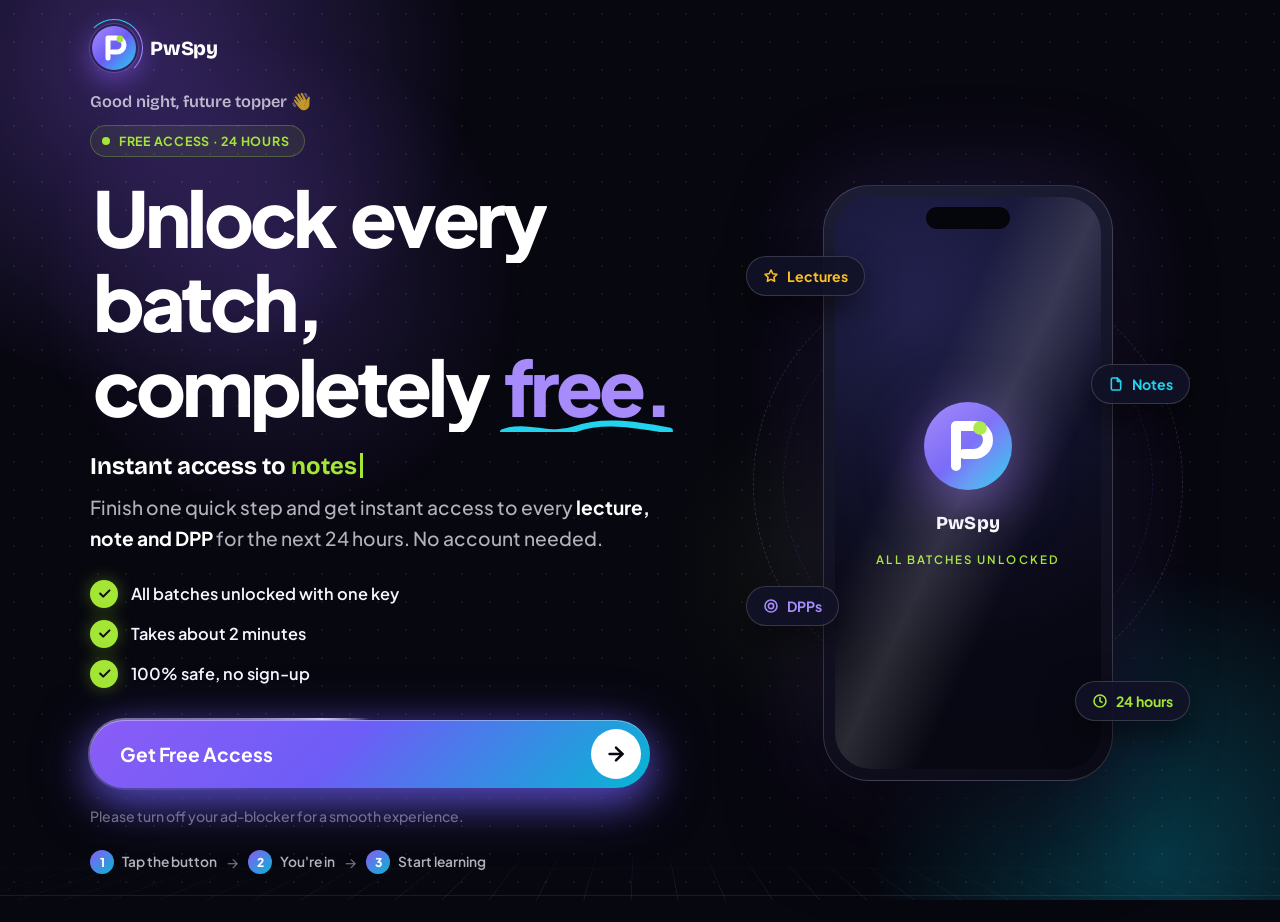
==== index.html @ 735514ba "Initial commit from v0 V0-Initial-Commit: v1 V0-Chat-Id: pfvZakaR2ly" ====
<!DOCTYPE html>
<html lang="en">
<head>
<meta charset="UTF-8">
<meta name="viewport" content="width=device-width,initial-scale=1.0,minimum-scale=1.0,viewport-fit=cover">
<title>PwSpy · Unlock Access</title>
<link rel="icon" href="data:image/svg+xml,<svg xmlns='http://www.w3.org/2000/svg' viewBox='0 0 48 48'><circle cx='24' cy='24' r='22' fill='%238b5cf6'/><path d='M18 34V14h9a7 7 0 0 1 0 14h-5' fill='none' stroke='%23fff' stroke-width='5' stroke-linecap='round' stroke-linejoin='round'/></svg>" type="image/svg+xml">
<meta name="theme-color" content="#07070f">
<meta name="color-scheme" content="dark">
<link rel="preconnect" href="https://fonts.googleapis.com/">
<link rel="preconnect" href="https://fonts.gstatic.com/" crossorigin>
<link href="https://fonts.googleapis.com/css2?family=Bricolage+Grotesque:opsz,wght@12..96,300..800&family=Plus+Jakarta+Sans:wght@400..800&display=swap" rel="stylesheet">
<style>
@charset "utf-8";
*, ::before, ::after { margin: 0px; padding: 0px; box-sizing: border-box; }
:root { --bg: #07070f; --line: rgba(255,255,255,.09); --line2: rgba(255,255,255,.16); --tx: #f5f5ff; --tx2: rgba(245,245,255,.72); --tx3: rgba(245,245,255,.46); --v: #8b5cf6; --v2: #a78bfa; --c: #06b6d4; --c2: #22d3ee; --g: #a3e635; --ff: 'Plus Jakarta Sans',system-ui,-apple-system,'Segoe UI',Roboto,sans-serif; --fd: 'Bricolage Grotesque','Plus Jakarta Sans',system-ui,sans-serif; --ease: cubic-bezier(.16,1,.3,1); }
html { text-size-adjust: 100%; color-scheme: dark; }
::selection { background: rgba(139, 92, 246, 0.55); color: rgb(255, 255, 255); }
body { min-height: 100dvh; background: var(--bg); color: var(--tx); font-family: var(--ff); -webkit-font-smoothing: antialiased; overflow-x: hidden; position: relative; padding: max(18px,env(safe-area-inset-top)) max(20px,env(safe-area-inset-right)) max(28px,env(safe-area-inset-bottom)) max(20px,env(safe-area-inset-left)); }
a, button { touch-action: manipulation; -webkit-tap-highlight-color: transparent; font-family: inherit; }
button { border: none; background: none; color: inherit; cursor: pointer; }
:focus-visible { outline: 2px solid var(--c2); outline-offset: 3px; }
.bg { position: fixed; inset: 0px; pointer-events: none; z-index: 0; overflow: hidden; transform: translateZ(0px); }
.b1, .b2, .b3 { position: absolute; border-radius: 50%; }
.b1 { width: 720px; height: 720px; top: -300px; left: -220px; background: radial-gradient(circle, rgba(139, 92, 246, 0.34), transparent 66%); animation: 22s ease-in-out 0s infinite alternate none running drift; }
.b2 { width: 640px; height: 640px; bottom: -280px; right: -200px; background: radial-gradient(circle, rgba(6, 182, 212, 0.28), transparent 66%); animation: 28s ease-in-out 0s infinite alternate-reverse none running drift; }
.b3 { width: 420px; height: 420px; top: 40%; left: 50%; background: radial-gradient(circle, rgba(163, 230, 53, 0.08), transparent 66%); animation: 34s ease-in-out 0s infinite alternate none running drift; }
@keyframes drift { 0% { transform: translate(0px, 0px) scale(1); } 100% { transform: translate(46px, 32px) scale(1.12); } }
.dots { position: absolute; inset: 0px; opacity: 0.5; background-image: radial-gradient(rgba(255, 255, 255, 0.12) 1px, transparent 1px); background-size: 28px 28px; }
.page { position: relative; z-index: 1; width: 100%; max-width: 1100px; margin: 0px auto; min-height: calc(100dvh - 46px); display: flex; flex-direction: column; }
.nav { display: flex; align-items: center; justify-content: space-between; gap: 12px; padding: 6px 0px 0px; animation: rise .7s var(--ease) backwards; }
.logo { display: inline-flex; align-items: center; gap: 12px; font-family: var(--fd); font-size: 1.25rem; font-weight: 800; letter-spacing: -0.01em; color: rgb(255, 255, 255); cursor: pointer; }
.logo i { position: relative; display: grid; place-items: center; width: 48px; height: 48px; border-radius: 50%; }
.logo i svg { width: 100%; height: 100%; display: block; border-radius: 50%; box-shadow: rgba(139, 92, 246, 0.55) 0px 8px 26px, rgba(255, 255, 255, 0.15) 0px 0px 0px 1px; }
.logo i::after { content: ""; position: absolute; inset: -5px; border-radius: 50%; border: 1.5px solid transparent; border-top-color: var(--c2); border-right-color: var(--v2); animation: 6s linear 0s infinite normal none running spin; }
.main { flex: 1 1 0%; display: grid; grid-template-columns: minmax(0px, 1fr); gap: 40px; align-items: center; padding: 34px 0px 10px; }
.badge { display: inline-flex; align-items: center; gap: 9px; padding: 7px 15px 7px 11px; margin-bottom: 22px; border-radius: 100px; font-size: 0.78rem; font-weight: 700; letter-spacing: 0.06em; text-transform: uppercase; color: var(--g); background: rgba(163, 230, 53, 0.08); border: 1px solid rgba(163, 230, 53, 0.28); animation: rise .7s var(--ease) .1s backwards; }
.live { width: 8px; height: 8px; border-radius: 50%; background: var(--g); animation: 2s ease-out 0s infinite normal none running live; }
@keyframes live { 0% { box-shadow: rgba(163, 230, 53, 0.6) 0px 0px 0px 0px; } 100% { box-shadow: rgba(163, 230, 53, 0) 0px 0px 0px 11px; } }
h1 { font-size: clamp(2.6rem, 10.5vw, 4.7rem); font-weight: 800; line-height: 0.98; letter-spacing: -0.05em; color: rgb(255, 255, 255); }
.ln { display: block; }
.w { display: inline-block; overflow: hidden; vertical-align: top; padding: 0px 0.04em 0.12em; }
.w > span { display: inline-block; animation: up .9s var(--ease) calc(var(--d)*80ms + .25s) backwards; transition: transform .35s var(--ease); }
@keyframes up { 0% { transform: translateY(110%) rotate(5deg); } 100% { transform: none; } }
@media (hover: hover) { .w:not(.hl) > span:hover { transform: translateY(-6px) rotate(-3deg); } }
.hl { position: relative; color: var(--v2); }
.hl svg { position: absolute; left: 0px; bottom: -0.08em; width: 100%; height: 0.24em; overflow: visible; }
.hl path { fill: none; stroke: var(--c2); stroke-width: 4; stroke-linecap: round; stroke-dasharray: 320; stroke-dashoffset: 320; animation: ink 1.2s var(--ease) 1.1s forwards; }
@keyframes ink { 100% { stroke-dashoffset: 0; } }
.lead { margin-top: 22px; max-width: 30em; font-size: clamp(1.02rem, 3.9vw, 1.2rem); font-weight: 500; line-height: 1.6; color: var(--tx2); animation: rise .8s var(--ease) .55s backwards; }
.lead b { color: rgb(255, 255, 255); font-weight: 700; }
.perks { list-style: none; display: grid; gap: 12px; margin-top: 26px; }
.perks li { display: flex; align-items: center; gap: 13px; font-size: 1.02rem; font-weight: 600; animation: rise .7s var(--ease) backwards; transition: transform .3s var(--ease); }
.perks li:nth-child(1) { animation-delay: 0.7s; } .perks li:nth-child(2) { animation-delay: 0.8s; } .perks li:nth-child(3) { animation-delay: 0.9s; }
.perks li:hover { transform: translateX(6px); }
.perks i { flex-shrink: 0; width: 28px; height: 28px; border-radius: 50%; display: grid; place-items: center; color: rgb(7, 7, 15); background: var(--g); box-shadow: rgba(163, 230, 53, 0.35) 0px 0px 18px; transition: transform .3s var(--ease); }
.perks li:hover i { transform: scale(1.18) rotate(-8deg); }
.perks svg { width: 15px; height: 15px; }
.perks svg path { stroke-dasharray: 24; stroke-dashoffset: 24; animation: draw .5s var(--ease) forwards; }
.perks li:nth-child(1) path { animation-delay: 1s; } .perks li:nth-child(2) path { animation-delay: 1.15s; } .perks li:nth-child(3) path { animation-delay: 1.3s; }
@keyframes draw { 100% { stroke-dashoffset: 0; } }
.actions { display: flex; flex-direction: column; gap: 12px; margin-top: 32px; animation: rise .8s var(--ease) 1s backwards; }
.cta-wrap { position: relative; max-width: 560px; }
.glow { position: absolute; inset: 4px; border-radius: 100px; background: transparent; box-shadow: rgba(109, 93, 246, 0.55) 0px 12px 56px 4px; animation: 3s ease-in-out 0s infinite normal none running pulse; }
@keyframes pulse { 0%, 100% { opacity: 0.45; transform: scale(0.98); } 50% { opacity: 0.8; transform: scale(1.02); } }
@property --ang { syntax: "<angle>"; inherits: false; initial-value: 0deg; }
@keyframes angle { 100% { --ang: 360deg; } }
.cta-wrap::before { content: ""; position: absolute; inset: -2px; border-radius: 100px; background: conic-gradient(from var(--ang),transparent 0 70%,rgba(255,255,255,.95) 85%,transparent 100%); animation: 3s linear 0s infinite normal none running angle; }
.cta { position: relative; z-index: 1; display: flex; align-items: center; justify-content: space-between; gap: 14px; width: 100%; min-height: 68px; padding: 9px 9px 9px 30px; border-radius: 100px; overflow: hidden; text-decoration: none; color: rgb(255, 255, 255); font-size: clamp(1.05rem, 4.4vw, 1.2rem); font-weight: 700; background: linear-gradient(135deg,var(--v),#6d5df6 45%,var(--c)); box-shadow: rgba(255, 255, 255, 0.35) 0px 1px 0px inset, rgba(109, 93, 246, 0.5) 0px 12px 34px; transition: transform .35s var(--ease),filter .35s; }
.cta::after { content: ""; position: absolute; inset: 0px; background: linear-gradient(105deg, transparent 30%, rgba(255, 255, 255, 0.35) 50%, transparent 70%); transform: translateX(-130%); animation: 3.4s ease-in-out 0s infinite normal none running sheen; pointer-events: none; }
@keyframes sheen { 0% { transform: translateX(-130%); } 55%, 100% { transform: translateX(130%); } }
.arr { flex-shrink: 0; width: 50px; height: 50px; padding: 14px; border-radius: 50%; color: rgb(7, 7, 15); background: rgb(255, 255, 255); transition: transform .35s var(--ease); }
.cta:hover { transform: translateY(-3px); filter: brightness(1.08); }
.cta:hover .arr { transform: translateX(4px); }
.cta:active { transform: scale(0.985); }
.cta.go { pointer-events: none; }
.rp { position: absolute; border-radius: 50%; background: rgba(255, 255, 255, 0.4); transform: scale(0); animation: 0.7s ease-out 0s 1 normal forwards running rpl; pointer-events: none; }
@keyframes rpl { 100% { transform: scale(3.2); opacity: 0; } }
.spin { flex-shrink: 0; width: 26px; height: 26px; margin: 12px 14px; border-radius: 50%; border: 3px solid rgba(255,255,255,.35); border-top-color: rgb(255, 255, 255); animation: 0.7s linear 0s infinite normal none running spin; }
@keyframes spin { 100% { transform: rotate(360deg); } }
.fine { margin-top: 18px; font-size: 0.88rem; font-weight: 500; line-height: 1.55; color: var(--tx3); animation: rise .8s var(--ease) 1.15s backwards; }
.steps { display: flex; align-items: center; flex-wrap: wrap; gap: 8px 10px; margin-top: 22px; animation: rise .8s var(--ease) 1.25s backwards; }
.steps span { display: inline-flex; align-items: center; gap: 8px; font-size: 0.86rem; font-weight: 600; color: var(--tx2); }
.steps b { width: 24px; height: 24px; border-radius: 50%; display: grid; place-items: center; font-size: 0.76rem; font-weight: 800; color: rgb(255, 255, 255); background: linear-gradient(135deg,var(--v),var(--c)); }
.steps em { font-style: normal; color: var(--tx3); display: inline-block; animation: 1.6s ease-in-out 0s infinite normal none running nx; }
@keyframes nx { 0%, 100% { transform: translateX(0px); opacity: 0.5; } 50% { transform: translateX(5px); opacity: 1; } }
@keyframes rise { 0% { opacity: 0; transform: translateY(24px); } 100% { opacity: 1; transform: none; } }
.stage { display: none; position: relative; justify-content: center; animation: rise 1s var(--ease) .4s backwards; }
.stage::before, .stage::after { content: ""; position: absolute; left: 50%; top: 50%; border-radius: 50%; border: 1.5px dashed rgba(255, 255, 255, 0.14); transform: translate(-50%, -50%); pointer-events: none; }
.stage::before { width: min(100%, 430px); aspect-ratio: 1 / 1; animation: 40s linear 0s infinite normal none running rot; }
.stage::after { width: min(86%, 370px); aspect-ratio: 1 / 1; border-color: rgba(139, 92, 246, 0.2); animation: 60s linear 0s infinite reverse none running rot; }
@keyframes rot { 100% { transform: translate(-50%, -50%) rotate(360deg); } }
.phone { position: relative; z-index: 2; width: min(290px, 100%); aspect-ratio: 9 / 18.5; padding: 11px; border-radius: 46px; background: linear-gradient(160deg, rgb(28, 28, 52), rgb(11, 11, 24)); border: 1px solid var(--line2); box-shadow: rgba(0, 0, 0, 0.65) 0px 40px 90px, rgba(139, 92, 246, 0.22) 0px 0px 100px; animation: 6s ease-in-out 0s infinite normal none running float; transition: transform 0.25s ease-out; }
@keyframes float { 0%, 100% { transform: translateY(0px); } 50% { transform: translateY(-14px); } }
.screen { position: relative; width: 100%; height: 100%; border-radius: 36px; overflow: hidden; background: radial-gradient(circle at 30% 20%, rgb(42, 42, 98), rgb(9, 9, 26) 72%); }
.screen::after { content: ""; position: absolute; inset: 0px; background: linear-gradient(rgba(7, 7, 15, 0.15), rgba(7, 7, 15, 0.7)); }
.screen::before { content: ""; position: absolute; inset: -50%; z-index: 3; pointer-events: none; background: linear-gradient(115deg, transparent 42%, rgba(255, 255, 255, 0.14) 50%, transparent 58%); animation: 6s ease-in-out 0s infinite normal none running gloss; }
@keyframes gloss { 0%, 55% { transform: translateX(-60%); } 100% { transform: translateX(60%); } }
.notch { position: absolute; top: 10px; left: 50%; width: 84px; height: 22px; transform: translateX(-50%); border-radius: 20px; background: rgb(5, 5, 12); z-index: 3; }
.pcenter { position: absolute; inset: 0px; z-index: 2; display: flex; flex-direction: column; align-items: center; justify-content: center; gap: 18px; }
.plogo { width: 96px; height: 96px; filter: drop-shadow(rgba(139, 92, 246, 0.55) 0px 14px 30px); animation: 6s ease-in-out 0s infinite normal none running float; }
.plabel { font-family: var(--fd); font-size: 1.15rem; font-weight: 800; letter-spacing: 0.02em; color: rgb(255, 255, 255); text-shadow: rgba(0, 0, 0, 0.8) 0px 2px 12px; }
.psub { font-size: 0.72rem; font-weight: 600; letter-spacing: 0.18em; text-transform: uppercase; color: var(--g); }
.fl { position: absolute; z-index: 4; display: inline-flex; align-items: center; gap: 8px; padding: 10px 16px; border-radius: 100px; font-size: 0.88rem; font-weight: 700; background: rgba(18, 18, 38, 0.92); border: 1px solid var(--line2); box-shadow: rgba(0, 0, 0, 0.5) 0px 14px 34px; animation: 5s ease-in-out 0s infinite normal none running fl; cursor: pointer; transition: transform .3s var(--ease); }
.fl svg { width: 16px; height: 16px; }
.f1 { top: 12%; left: 0px; color: rgb(251, 191, 36); }
.f2 { top: 30%; right: 0px; color: var(--c2); animation-delay: -1.2s; }
.f3 { bottom: 26%; left: 0px; color: var(--v2); animation-delay: -2.4s; }
.f4 { bottom: 10%; right: 0px; color: var(--g); animation-delay: -3.6s; }
@keyframes fl { 0%, 100% { transform: translateY(0px); } 50% { transform: translateY(-12px); } }
.topbar { position: fixed; top: 0px; left: 0px; right: 0px; height: 3px; z-index: 80; background: linear-gradient(90deg,var(--v),var(--c),var(--g)); transform-origin: left center; animation: loadbar 1.3s var(--ease) forwards; pointer-events: none; }
@keyframes loadbar { 0% { transform: scaleX(0); opacity: 1; } 70% { transform: scaleX(1); opacity: 1; } 100% { transform: scaleX(1); opacity: 0; } }
.shoot { position: absolute; width: 130px; height: 2px; border-radius: 2px; background: linear-gradient(90deg, transparent, rgba(255, 255, 255, 0.95)); top: var(--t); left: var(--l); opacity: 0; animation: shoot 7s linear var(--dl) infinite; }
@keyframes shoot { 0% { opacity: 0; transform: translate(0px, 0px) rotate(32deg); } 3% { opacity: 1; } 13% { opacity: 0; transform: translate(300px, 190px) rotate(32deg); } 100% { opacity: 0; } }
.greet { margin-bottom: 14px; font-family: var(--fd); font-size: 1.02rem; font-weight: 600; color: var(--tx2); animation: rise .7s var(--ease) backwards; }
.ln.l2 { display: inline-block; position: relative; }
.st { position: absolute; width: 0.34em; height: 0.34em; background: linear-gradient(135deg,#fff,var(--g)); clip-path: polygon(50% 0px, 62% 38%, 100% 50%, 62% 62%, 50% 100%, 38% 62%, 0px 50%, 38% 38%); animation: 2.4s ease-in-out 0s infinite normal none running tw; opacity: 0; }
.s1 { top: -0.12em; right: -0.28em; animation-delay: 1.4s; }
.s2 { top: 0.5em; right: -0.5em; width: 0.2em; height: 0.2em; animation-delay: 1.9s; }
.s3 { top: -0.2em; left: 52%; width: 0.22em; height: 0.22em; animation-delay: 2.3s; }
@keyframes tw { 0%, 100% { opacity: 0; transform: scale(0.3) rotate(0deg); } 50% { opacity: 1; transform: scale(1) rotate(90deg); } }
.type { margin-top: 20px; font-family: var(--fd); font-size: clamp(1.1rem, 4.4vw, 1.5rem); font-weight: 700; color: rgb(255, 255, 255); animation: rise .8s var(--ease) .5s backwards; }
.tw { color: var(--g); }
.caret { display: inline-block; width: 3px; height: 1.05em; margin-left: 3px; vertical-align: -0.15em; background: var(--g); animation: 1s steps(1) 0s infinite normal none running blink; }
@keyframes blink { 50% { opacity: 0; } }
.type + .lead { margin-top: 12px; }
.sbar { position: fixed; z-index: 30; left: 0px; right: 0px; bottom: 0px; padding: 12px max(16px,env(safe-area-inset-right)) max(14px,env(safe-area-inset-bottom)) max(16px,env(safe-area-inset-left)); background: linear-gradient(transparent, rgba(7, 7, 15, 0.92) 40%); transform: translateY(120%); transition: transform .45s var(--ease); pointer-events: none; }
.sbar.show { transform: none; pointer-events: auto; }
.scta { display: flex; align-items: center; justify-content: center; gap: 10px; width: 100%; max-width: 520px; margin: 0px auto; min-height: 56px; border-radius: 100px; text-decoration: none; color: rgb(255, 255, 255); font-family: var(--fd); font-size: 1.08rem; font-weight: 700; background: linear-gradient(135deg,var(--v),var(--c)); box-shadow: rgba(109, 93, 246, 0.55) 0px 10px 30px, rgba(255, 255, 255, 0.3) 0px 1px 0px inset; }
.scta svg { width: 20px; height: 20px; }
.cur { display: none; }
section { display: flex; flex-direction: column; }
section > * { min-width: 0px; }
.badge { align-self: flex-start; }
html, body { overflow-x: hidden; max-width: 100%; }
.floor { display: none; }
.spot { position: absolute; width: 560px; height: 560px; left: 0px; top: 0px; border-radius: 50%; opacity: 0; background: radial-gradient(circle, rgba(139, 92, 246, 0.2), transparent 62%); will-change: transform; }
.bot { position: fixed; left: 0px; top: 0px; z-index: 45; width: min(300px, -24px + 100vw); display: flex; flex-direction: column; align-items: flex-end; pointer-events: none; opacity: 0; visibility: hidden; transition: transform .8s var(--ease),opacity .4s,visibility .4s; will-change: transform; }
.bot.show { opacity: 1; visibility: visible; }
.bot.below { flex-direction: column-reverse; }
.bbl { position: relative; width: 100%; padding: 14px 16px; border-radius: 22px; background: linear-gradient(160deg, rgb(27, 27, 66), rgb(18, 18, 44)); border: 1px solid rgba(167, 139, 250, 0.55); box-shadow: rgba(0, 0, 0, 0.6) 0px 20px 50px, rgba(139, 92, 246, 0.25) 0px 0px 40px; transform-origin: 85% 100%; pointer-events: none; }
.bot.show .bbl, .bot.show .rb { pointer-events: auto; }
.bot.show .bbl { animation: bpop .55s var(--ease); }
@keyframes bpop { 0% { opacity: 0; transform: translateY(14px) scale(0.85); } 100% { opacity: 1; transform: none; } }
.bbl::after { content: ""; position: absolute; right: 40px; bottom: -8px; width: 15px; height: 15px; background: rgb(23, 23, 56); border-right: 1px solid rgba(167, 139, 250, 0.55); border-bottom: 1px solid rgba(167, 139, 250, 0.55); transform: rotate(45deg); }
.bot.below .bbl::after { bottom: auto; top: -8px; transform: rotate(225deg); }
.bx { position: absolute; top: 8px; right: 8px; width: 30px; height: 30px; border-radius: 50%; display: grid; place-items: center; color: var(--tx3); background: rgba(255, 255, 255, 0.06); }
.bx svg { width: 13px; height: 13px; }
.bx:hover { color: rgb(255, 255, 255); background: rgba(255, 255, 255, 0.14); }
.bn { display: inline-flex; align-items: center; gap: 7px; padding: 4px 10px 4px 8px; border-radius: 100px; font-family: var(--fd); font-size: 0.72rem; font-weight: 700; letter-spacing: 0.08em; text-transform: uppercase; color: var(--g); background: rgba(163, 230, 53, 0.1); border: 1px solid rgba(163, 230, 53, 0.28); }
.bn i { width: 7px; height: 7px; border-radius: 50%; background: var(--g); box-shadow: 0 0 10px var(--g); animation: 1.8s ease-in-out 0s infinite normal none running pulse; }
.bt { margin: 8px 0px 12px; padding-right: 14px; font-size: 0.98rem; line-height: 1.5; font-weight: 500; color: rgb(255, 255, 255); }
.bt .th { opacity: 0; }
.bb { display: flex; flex-wrap: wrap; gap: 8px; }
.bbtn { display: inline-flex; align-items: center; gap: 7px; min-height: 42px; padding: 0px 17px; border-radius: 100px; font-family: var(--fd); font-size: 0.9rem; font-weight: 700; transition: transform .25s var(--ease),background .25s; }
.bbtn:active { transform: scale(0.97); }
.bbtn.p { color: rgb(255, 255, 255); background: linear-gradient(135deg,var(--v),var(--c)); box-shadow: rgba(109, 93, 246, 0.45) 0px 6px 18px; }
.rb { width: 108px; height: auto; margin: 0px 12px 0px 0px; overflow: visible; filter: drop-shadow(rgba(139, 92, 246, 0.45) 0px 14px 18px); animation: 3s ease-in-out 0s infinite normal none running rfloat; cursor: pointer; }
@keyframes rfloat { 0%, 100% { transform: translateY(0px); } 50% { transform: translateY(-8px); } }
.aura { transform-box: fill-box; transform-origin: center center; animation: 3s ease-in-out 0s infinite normal none running aura; }
@keyframes aura { 0%, 100% { transform: scale(0.92); opacity: 0.7; } 50% { transform: scale(1.08); opacity: 1; } }
.holo { transform-box: fill-box; transform-origin: center center; animation: 2.4s ease-out 0s infinite normal none running holo; }
@keyframes holo { 0% { transform: scale(0.5); opacity: 0.9; } 100% { transform: scale(1.4); opacity: 0; } }
.rsh { transform-box: fill-box; transform-origin: center center; animation: 3s ease-in-out 0s infinite normal none running rsh; }
@keyframes rsh { 0%, 100% { transform: scale(1); opacity: 1; } 50% { transform: scale(0.7); opacity: 0.6; } }
.flame { transform-box: fill-box; transform-origin: 50% 0px; animation: 0.22s ease-in-out 0s infinite alternate none running flame; }
.flame.f2 { animation-duration: 0.16s; }
@keyframes flame { 0% { transform: scaleY(0.8) scaleX(0.92); } 100% { transform: scaleY(1.2) scaleX(1.05); } }
.bars rect { transform-box: fill-box; transform-origin: 50% 100%; animation: 0.8s ease-in-out 0s infinite alternate none running eq; }
.bars rect:nth-child(2) { animation-delay: 0.2s; } .bars rect:nth-child(3) { animation-delay: 0.4s; }
@keyframes eq { 0% { transform: scaleY(0.4); } 100% { transform: scaleY(1.7); } }
.bot.talk .bars rect { animation-duration: 0.25s; }
.ear { animation: 1.6s ease-in-out 0s infinite normal none running ear; }
@keyframes ear { 0%, 100% { stroke: rgb(34, 211, 238); fill: rgb(27, 24, 96); } 50% { stroke: rgb(163, 230, 53); fill: rgb(44, 38, 144); } }
.look { animation: 6s ease-in-out 0s infinite normal none running look; }
@keyframes look { 0%, 35%, 100% { transform: translate(0px, 0px); } 45%, 60% { transform: translate(-3px, 0px); } 70%, 85% { transform: translate(3px, 1px); } }
.bot.point .look { animation: none; transform: translate(0px, 3px); }
.bot.point.below .look { transform: translate(0px, -3px); }
.tassel { transform-box: view-box; transform-origin: 90px 26px; animation: 2.2s ease-in-out 0s infinite normal none running tas; }
@keyframes tas { 0%, 100% { transform: rotate(-8deg); } 50% { transform: rotate(8deg); } }
.bs { transform-box: fill-box; transform-origin: center center; animation: 2.4s ease-in-out 0s infinite normal none running tw; }
.bs.b2 { animation-delay: 0.8s; } .bs.b3 { animation-delay: 1.6s; }
.eye { transform-box: fill-box; transform-origin: center center; animation: 4s ease 0s infinite normal none running blink2; }
@keyframes blink2 { 0%, 92%, 100% { transform: scaleY(1); } 95% { transform: scaleY(0.08); } }
.mouth { transform-box: fill-box; transform-origin: center center; }
.bot.talk .mouth { animation: 0.22s ease-in-out 0s infinite alternate none running talk; }
@keyframes talk { 0% { transform: scaleY(1); } 100% { transform: scaleY(1.9); } }
.armR { transform-origin: 80px 92px; animation: 1.1s ease-in-out 0s infinite normal none running wave; }
@keyframes wave { 0%, 100% { transform: rotate(-12deg); } 50% { transform: rotate(26deg); } }
.bot.point .armR { animation: 0.7s ease-in-out 0s infinite normal none running poke; }
@keyframes poke { 0%, 100% { transform: rotate(124deg); } 50% { transform: rotate(142deg); } }
.bot.point .rb { animation: 0.9s ease-in-out 0s infinite normal none running rhop; }
@keyframes rhop { 0%, 100% { transform: translateY(0px); } 50% { transform: translateY(-12px); } }
.cta-wrap.nudged::after { content: ""; position: absolute; inset: -6px; border-radius: 100px; border: 2px solid var(--g); pointer-events: none; animation: 1.2s ease-out 0s infinite normal none running ringp; }
@keyframes ringp { 0% { transform: scale(1); opacity: 0.95; } 100% { transform: scale(1.07, 1.3); opacity: 0; } }
@media (min-width: 760px) { .main { grid-template-columns: minmax(0px, 1.1fr) minmax(0px, 0.9fr); gap: 36px; padding: 20px 0px; } .stage { display: flex; } h1 { font-size: clamp(2.8rem, 5.6vw, 5.4rem); } }
@media (min-width: 960px) { .main { gap: 56px; grid-template-columns: minmax(0px, 1.15fr) minmax(0px, 0.85fr); } }
@media (min-width: 760px) and (max-width: 1100px) { .phone { width: min(240px, 100%); } .fl { font-size: 0.8rem; padding: 8px 12px; } .stage::before { width: min(400px, 115%); } .stage::after { width: min(500px, 135%); } }
@media (hover: hover) and (min-width: 960px) { .spot { opacity: 1; } .sbar { display: none; } h1 { font-size: clamp(3.4rem, 6vw, 5.4rem); } .floor { display: block; position: absolute; left: -40%; right: -40%; bottom: -6%; height: 46vh; opacity: 0.55; transform: perspective(520px) rotateX(64deg); transform-origin: 50% 100%; background-image: linear-gradient(rgba(139, 92, 246, 0.45) 1px, transparent 1px), linear-gradient(90deg, rgba(139, 92, 246, 0.45) 1px, transparent 1px); background-size: 60px 60px; animation: 4s linear 0s infinite normal none running floor; mask-image: linear-gradient(0deg, rgb(0, 0, 0) 20%, transparent 95%); } @keyframes floor { 100% { background-position: 0px 60px; } } .cur { display: block; position: fixed; z-index: 70; left: 0px; top: 0px; width: 38px; height: 38px; margin: -19px 0px 0px -19px; border-radius: 50%; pointer-events: none; border: 1.5px solid rgba(255, 255, 255, 0.55); mix-blend-mode: difference; opacity: 0; transition: width .3s var(--ease),height .3s var(--ease),margin .3s var(--ease),background .3s,opacity .3s; } .cur.on { opacity: 1; } .cur.big { width: 68px; height: 68px; margin: -34px 0px 0px -34px; background: rgba(255, 255, 255, 0.18); } }
@media (hover: none), (max-width: 959px) { body { padding-bottom: max(96px,env(safe-area-inset-bottom)); } }
@media (max-width: 380px) { .badge { font-size: 0.7rem; } .cta { min-height: 62px; padding-left: 20px; font-size: 1rem; } .arr { width: 46px; height: 46px; padding: 12px; } .perks li { font-size: 0.96rem; } }
@media (max-height: 760px) { h1 { font-size: clamp(2.2rem, 8vw, 3.6rem); } .main { padding-top: 14px; gap: 24px; } .greet { margin-bottom: 8px; } .badge { margin-bottom: 14px; } .type { margin-top: 12px; } .actions { margin-top: 18px; } }
@media (max-height: 760px) and (min-width: 960px) { h1 { font-size: clamp(2.6rem, 4.6vw, 4rem); } }
@media (prefers-reduced-motion: reduce) { *, ::before, ::after { animation-duration: 0.01ms !important; animation-iteration-count: 1 !important; transition-duration: 0.01ms !important; } .hl path { stroke-dashoffset: 0; } }
</style>
</head>
<body>

<div class="topbar"></div>
<div class="bg"><span class="shoot" style="--t:8%;--l:12%;--dl:1s"></span><span class="shoot" style="--t:20%;--l:55%;--dl:3.5s"></span><span class="shoot" style="--t:4%;--l:78%;--dl:6s"></span><div class="floor"></div><div class="spot" id="spot"></div><div class="b1"></div><div class="b2"></div><div class="b3"></div><div class="dots"></div></div>

<div class="page">
  <nav class="nav">
    <span class="logo">
      <i>
        <svg viewBox="0 0 48 48" aria-hidden="true">
          <defs>
            <linearGradient id="pwG" x1="0" y1="0" x2="1" y2="1">
              <stop offset="0" stop-color="#a78bfa"></stop>
              <stop offset=".5" stop-color="#6d5df6"></stop>
              <stop offset="1" stop-color="#22d3ee"></stop>
            </linearGradient>
          </defs>
          <circle cx="24" cy="24" r="22" fill="url(#pwG)"></circle>
          <path d="M18 34V14h9a7 7 0 0 1 0 14h-5" fill="none" stroke="#fff" stroke-width="5" stroke-linecap="round" stroke-linejoin="round"></path>
          <circle cx="30" cy="15" r="3.4" fill="#a3e635"></circle>
        </svg>
      </i>PwSpy
    </span>
  </nav>

  <main class="main">
    <section>
      <p class="greet" id="greet">Good night, future topper 👋</p>
      <div class="badge"><span class="live"></span>Free access · 24 hours</div>

      <h1 aria-label="Unlock every batch, free for 24 hours">
        <span class="ln" aria-hidden="true"><span class="w"><span style="--d:0">Unlock</span></span> <span class="w"><span style="--d:1">every</span></span> <span class="w"><span style="--d:2">batch,</span></span></span>
        <span class="ln l2" aria-hidden="true"><span class="w"><span style="--d:3">completely</span></span> <span class="w hl"><span style="--d:4">free.</span><svg viewBox="0 0 120 12" preserveAspectRatio="none"><path d="M2 8 C 20 2, 34 12, 52 6 S 90 2, 118 7"></path></svg></span><i class="st s1"></i><i class="st s2"></i><i class="st s3"></i></span>
      </h1>

      <p class="type">Instant access to <span class="tw" id="tw"></span><span class="caret"></span></p>

      <p class="lead">Finish one quick step and get instant access to every <b>lecture, note and DPP</b> for the next 24 hours. No account needed.</p>

      <ul class="perks">
        <li><i><svg viewBox="0 0 24 24" fill="none" stroke="currentColor" stroke-width="3.2" stroke-linecap="round" stroke-linejoin="round"><path d="M5 12l5 5L20 7"></path></svg></i>All batches unlocked with one key</li>
        <li><i><svg viewBox="0 0 24 24" fill="none" stroke="currentColor" stroke-width="3.2" stroke-linecap="round" stroke-linejoin="round"><path d="M5 12l5 5L20 7"></path></svg></i>Takes about 2 minutes</li>
        <li><i><svg viewBox="0 0 24 24" fill="none" stroke="currentColor" stroke-width="3.2" stroke-linecap="round" stroke-linejoin="round"><path d="M5 12l5 5L20 7"></path></svg></i>100% safe, no sign-up</li>
      </ul>

      <div class="actions">
        <div class="cta-wrap">
          <div class="glow"></div>
          <!-- ▼ jab tumhara apna content link ban jaye, bas ye href badal do -->
          <a class="cta" id="ctaBtn" href="/" target="_self">
            <span class="ctl">Get Free Access</span>
            <svg class="arr" viewBox="0 0 24 24" fill="none" stroke="currentColor" stroke-width="2.8" stroke-linecap="round" stroke-linejoin="round"><path d="M5 12h14"></path><path d="m12 5 7 7-7 7"></path></svg>
          </a>
        </div>
      </div>

      <p class="fine">Please turn off your ad-blocker for a smooth experience.</p>
      <div class="steps">
        <span><b>1</b>Tap the button</span><em>→</em>
        <span><b>2</b>You're in</span><em>→</em>
        <span><b>3</b>Start learning</span>
      </div>
    </section>

    <aside class="stage" aria-hidden="false">
      <div class="phone" id="phone">
        <div class="screen">
          <span class="notch"></span>
          <div class="pcenter">
            <svg class="plogo" viewBox="0 0 48 48" aria-hidden="true">
              <defs>
                <linearGradient id="pwG2" x1="0" y1="0" x2="1" y2="1">
                  <stop offset="0" stop-color="#a78bfa"></stop>
                  <stop offset=".5" stop-color="#6d5df6"></stop>
                  <stop offset="1" stop-color="#22d3ee"></stop>
                </linearGradient>
              </defs>
              <circle cx="24" cy="24" r="22" fill="url(#pwG2)"></circle>
              <path d="M18 34V14h9a7 7 0 0 1 0 14h-5" fill="none" stroke="#fff" stroke-width="5" stroke-linecap="round" stroke-linejoin="round"></path>
              <circle cx="30" cy="15" r="3.4" fill="#a3e635"></circle>
            </svg>
            <span class="plabel">PwSpy</span>
            <span class="psub">All batches unlocked</span>
          </div>
        </div>
      </div>
      <span class="fl f1"><svg viewBox="0 0 24 24" fill="none" stroke="currentColor" stroke-width="2.4" stroke-linecap="round" stroke-linejoin="round"><path d="M12 3l2.7 5.6 6.1.9-4.4 4.3 1 6.1L12 17l-5.4 2.9 1-6.1L3.2 9.5l6.1-.9z"></path></svg>Lectures</span>
      <span class="fl f2"><svg viewBox="0 0 24 24" fill="none" stroke="currentColor" stroke-width="2.4" stroke-linecap="round" stroke-linejoin="round"><path d="M14 3H7a2 2 0 0 0-2 2v14a2 2 0 0 0 2 2h10a2 2 0 0 0 2-2V8z"></path><path d="M14 3v5h5"></path></svg>Notes</span>
      <span class="fl f3"><svg viewBox="0 0 24 24" fill="none" stroke="currentColor" stroke-width="2.4" stroke-linecap="round" stroke-linejoin="round"><circle cx="12" cy="12" r="9"></circle><circle cx="12" cy="12" r="4"></circle></svg>DPPs</span>
      <span class="fl f4"><svg viewBox="0 0 24 24" fill="none" stroke="currentColor" stroke-width="2.4" stroke-linecap="round" stroke-linejoin="round"><circle cx="12" cy="12" r="9"></circle><path d="M12 7v5l3 2"></path></svg>24 hours</span>
    </aside>
  </main>
</div>

<div class="sbar" id="sbar"><a class="scta" id="scta" href="/"><span>Get Free Access</span><svg viewBox="0 0 24 24" fill="none" stroke="currentColor" stroke-width="2.8" stroke-linecap="round" stroke-linejoin="round"><path d="M5 12h14"></path><path d="m12 5 7 7-7 7"></path></svg></a></div>

<div class="cur" id="cur"></div>

<div class="bot" id="bot" role="dialog" aria-live="polite" aria-label="PwSpy Bot guide">
  <div class="bbl">
    <button class="bx" id="bx" type="button" aria-label="Close guide"><svg viewBox="0 0 24 24" fill="none" stroke="currentColor" stroke-width="2.8" stroke-linecap="round"><path d="M6 6l12 12M18 6L6 18"></path></svg></button>
    <div class="bn"><i></i>PwSpy Bot</div>
    <p class="bt"><span id="tv"></span><span class="th" id="th"></span></p>
    <div class="bb" id="bb"></div>
  </div>
  <svg class="rb" viewBox="0 0 120 134" fill="none" aria-hidden="true">
    <defs>
      <radialGradient id="rgA" cx=".5" cy=".5" r=".5"><stop offset="0" stop-color="#8b5cf6" stop-opacity=".45"></stop><stop offset="1" stop-color="#8b5cf6" stop-opacity="0"></stop></radialGradient>
      <linearGradient id="rgH" x1="0" y1="0" x2="1" y2="1"><stop offset="0" stop-color="#a78bfa"></stop><stop offset=".55" stop-color="#6d5df6"></stop><stop offset="1" stop-color="#06b6d4"></stop></linearGradient>
      <linearGradient id="rgB" x1="0" y1="0" x2="0" y2="1"><stop offset="0" stop-color="#7c6cf7"></stop><stop offset="1" stop-color="#3b32b5"></stop></linearGradient>
      <linearGradient id="rgV" x1="0" y1="0" x2="1" y2="1"><stop offset="0" stop-color="#22d3ee"></stop><stop offset="1" stop-color="#a78bfa"></stop></linearGradient>
      <linearGradient id="rgF" x1="0" y1="0" x2="0" y2="1"><stop offset="0" stop-color="#fff"></stop><stop offset=".4" stop-color="#22d3ee"></stop><stop offset="1" stop-color="#8b5cf6" stop-opacity="0"></stop></linearGradient>
    </defs>
    <circle class="aura" cx="60" cy="68" r="58" fill="url(#rgA)"></circle>
    <ellipse class="holo" cx="60" cy="128" rx="26" ry="4.5" stroke="#22d3ee" stroke-width="1.5" opacity=".7"></ellipse>
    <ellipse class="rsh" cx="60" cy="128" rx="18" ry="3" fill="rgba(34,211,238,.35)"></ellipse>
    <path class="flame" d="M52 110 Q60 134 68 110 Z" fill="url(#rgF)"></path>
    <path class="flame f2" d="M57 110 Q60 124 63 110 Z" fill="#fff" opacity=".85"></path>
    <rect x="38" y="78" width="44" height="36" rx="17" fill="url(#rgB)" stroke="rgba(255,255,255,.3)"></rect>
    <path d="M44 84 Q60 78 76 84" stroke="rgba(255,255,255,.35)" stroke-width="2" stroke-linecap="round"></path>
    <rect x="47" y="89" width="26" height="16" rx="8" fill="#0a0a1c"></rect>
    <g class="bars"><rect x="52" y="94" width="3.6" height="7" rx="1.8" fill="#a3e635"></rect><rect x="58.2" y="94" width="3.6" height="7" rx="1.8" fill="#22d3ee"></rect><rect x="64.4" y="94" width="3.6" height="7" rx="1.8" fill="#a3e635"></rect></g>
    <line x1="40" y1="92" x2="26" y2="103" stroke="#7c6cf7" stroke-width="8" stroke-linecap="round"></line>
    <circle cx="25" cy="104" r="5.5" fill="#c4b5fd"></circle>
    <g class="armR"><line x1="80" y1="92" x2="95" y2="80" stroke="#7c6cf7" stroke-width="8" stroke-linecap="round"></line><circle cx="96" cy="79" r="6" fill="#c4b5fd"></circle><circle cx="96" cy="79" r="2.4" fill="#fff" opacity=".7"></circle></g>
    <circle class="ear" cx="17" cy="56" r="7" fill="#1b1860" stroke="#22d3ee" stroke-width="2"></circle>
    <circle class="ear" cx="103" cy="56" r="7" fill="#1b1860" stroke="#22d3ee" stroke-width="2"></circle>
    <rect x="21" y="30" width="78" height="54" rx="23" fill="url(#rgH)" stroke="rgba(255,255,255,.4)"></rect>
    <path d="M30 42 Q34 33 48 32" stroke="rgba(255,255,255,.6)" stroke-width="3" stroke-linecap="round"></path>
    <rect x="29" y="40" width="62" height="36" rx="17" fill="#070716" stroke="url(#rgV)" stroke-width="1.6"></rect>
    <g class="look">
      <ellipse class="eye" cx="45" cy="55" rx="6.5" ry="8" fill="#22d3ee"></ellipse>
      <ellipse class="eye" cx="75" cy="55" rx="6.5" ry="8" fill="#22d3ee"></ellipse>
      <circle cx="47" cy="52" r="2.2" fill="#fff"></circle>
      <circle cx="77" cy="52" r="2.2" fill="#fff"></circle>
    </g>
    <ellipse cx="37" cy="68" rx="5" ry="2.8" fill="#fb7185" opacity=".55"></ellipse>
    <ellipse cx="83" cy="68" rx="5" ry="2.8" fill="#fb7185" opacity=".55"></ellipse>
    <path class="mouth" d="M53 66 Q60 72 67 66" stroke="#a3e635" stroke-width="2.8" stroke-linecap="round"></path>
    <path d="M60 36 L96 24 L60 12 L24 24 Z" fill="#1d1a55" stroke="#a78bfa" stroke-width="1.6" stroke-linejoin="round"></path>
    <path d="M42 28 V36 Q60 44 78 36 V28" fill="#2a2575" stroke="#a78bfa" stroke-width="1.4"></path>
    <circle cx="60" cy="24" r="3.2" fill="#a3e635"></circle>
    <g class="tassel"><path d="M60 24 L90 26" stroke="#fbbf24" stroke-width="1.8" stroke-linecap="round"></path><path d="M90 26 V40" stroke="#fbbf24" stroke-width="1.8" stroke-linecap="round"></path><rect x="87" y="39" width="6" height="8" rx="2.5" fill="#fbbf24"></rect></g>
    <path class="bs" d="M8 22 l2 5 5 2 -5 2 -2 5 -2 -5 -5 -2 5 -2z" fill="#fbbf24"></path>
    <path class="bs b2" d="M108 96 l1.6 4 4 1.6 -4 1.6 -1.6 4 -1.6 -4 -4 -1.6 4 -1.6z" fill="#22d3ee"></path>
    <path class="bs b3" d="M104 14 l1.4 3.4 3.4 1.4 -3.4 1.4 -1.4 3.4 -1.4 -3.4 -3.4 -1.4 3.4 -1.4z" fill="#a3e635"></path>
  </svg>
</div>

<script>
(function(){
  var reduce=matchMedia('(prefers-reduced-motion:reduce)').matches;
  var desktop=matchMedia('(hover:hover) and (min-width:960px)').matches;
  var vib=function(n){try{if(navigator.vibrate)navigator.vibrate(n)}catch(e){}};

  function makeFx(){
    var c=document.createElement('canvas');
    c.style.cssText='position:fixed;inset:0;width:100%;height:100%;z-index:60;pointer-events:none';
    document.body.appendChild(c);
    var x=c.getContext('2d'),P=[],run=false,dpr=Math.min(window.devicePixelRatio||1,2);
    function size(){c.width=innerWidth*dpr;c.height=innerHeight*dpr;x.setTransform(dpr,0,0,dpr,0,0)}
    size();addEventListener('resize',size);
    function loop(){
      x.clearRect(0,0,innerWidth,innerHeight);
      for(var i=P.length-1;i>=0;i--){
        var p=P[i];p.vy+=.13;p.vx*=.992;p.x+=p.vx;p.y+=p.vy;p.r+=p.vr;p.l-=p.d;
        if(p.l<=0||p.y>innerHeight+30){P.splice(i,1);continue}
        x.save();x.globalAlpha=Math.min(1,p.l*1.6);x.translate(p.x,p.y);x.rotate(p.r);x.fillStyle=p.c;
        if(p.s)x.fillRect(-p.z/2,-p.z/4,p.z,p.z/2);else{x.beginPath();x.arc(0,0,p.z/2.4,0,6.3);x.fill()}
        x.restore();
      }
      if(P.length)requestAnimationFrame(loop);else run=false;
    }
    return function(px,py,n,cols){
      if(reduce)return;
      for(var i=0;i<n;i++){var a=Math.random()*6.283,v=2+Math.random()*8;
        P.push({x:px,y:py,vx:Math.cos(a)*v,vy:Math.sin(a)*v-3,r:Math.random()*6,vr:(Math.random()-.5)*.4,l:1,d:.008+Math.random()*.014,z:5+Math.random()*6,s:Math.random()>.45,c:cols[i%cols.length]});}
      if(!run){run=true;requestAnimationFrame(loop)}
    };
  }

  var fx=makeFx();window.__fx=fx;var cta=document.getElementById('ctaBtn'),going=false;
  cta.addEventListener('click',function(e){
    if(e.button!==0||e.metaKey||e.ctrlKey||e.shiftKey||e.altKey)return;
    e.preventDefault();if(going)return;going=true;vib(30);
    var r=cta.getBoundingClientRect(),dm=Math.max(r.width,r.height),s=document.createElement('span');
    s.className='rp';s.style.width=s.style.height=dm+'px';
    s.style.left=(e.clientX-r.left-dm/2)+'px';s.style.top=(e.clientY-r.top-dm/2)+'px';cta.appendChild(s);
    var cx=r.left+r.width/2,cy=r.top+r.height/2,cols=['#a78bfa','#22d3ee','#a3e635','#fbbf24','#fb7185','#fff'];
    fx(cx,cy,80,cols);
    setTimeout(function(){fx(cx-70,cy-20,35,cols)},140);
    setTimeout(function(){cta.classList.add('go');cta.querySelector('.ctl').textContent='Opening…';cta.querySelector('.arr').outerHTML='<span class="spin"></span>'},150);
    setTimeout(function(){location.href=cta.href},700);
  });

  if(desktop&&!reduce){
    var ph=document.getElementById('phone'),stage=ph.parentNode;
    stage.addEventListener('pointermove',function(e){
      var r=stage.getBoundingClientRect(),px=(e.clientX-r.left)/r.width-.5,py=(e.clientY-r.top)/r.height-.5;
      ph.style.animation='none';ph.style.transform='perspective(1000px) rotateY('+(px*14)+'deg) rotateX('+(-py*12)+'deg)';
    });
    stage.addEventListener('pointerleave',function(){ph.style.transform='';ph.style.animation=''});
  }
})();

(function(){
  if(!matchMedia('(hover:hover) and (min-width:960px)').matches||matchMedia('(prefers-reduced-motion:reduce)').matches)return;
  var spot=document.getElementById('spot');
  document.addEventListener('pointermove',function(e){spot.style.transform='translate('+(e.clientX-280)+'px,'+(e.clientY-280)+'px)'});
  var w=document.getElementById('ctaBtn').parentNode,c=document.getElementById('ctaBtn');
  w.addEventListener('pointermove',function(e){
    var r=w.getBoundingClientRect();
    c.style.transform='translate('+((e.clientX-r.left-r.width/2)*.05)+'px,'+((e.clientY-r.top-r.height/2)*.22)+'px)';
  });
  w.addEventListener('pointerleave',function(){c.style.transform=''});
})();

(function(){
  var reduce=matchMedia('(prefers-reduced-motion:reduce)').matches;
  var tw=document.getElementById('tw');
  if(!reduce){
    var words=['lectures','notes','DPPs','test series','every batch'],wi=0,ci=words[0].length,del=true;
    (function tick(){
      var w=words[wi],d=120;
      if(del){ci--;if(ci<=0){del=false;wi=(wi+1)%words.length;ci=0}d=55}
      else{ci++;if(ci>=words[wi].length){del=true;d=1600}else d=90}
      tw.textContent=words[wi].slice(0,Math.max(ci,0));
      setTimeout(tick,d);
    })();
  }

  var sbar=document.getElementById('sbar'),wrap=document.getElementById('ctaBtn').parentNode;
  if('IntersectionObserver' in window){
    new IntersectionObserver(function(en){sbar.classList.toggle('show',!en[0].isIntersecting)},{threshold:0}).observe(wrap);
  }
  document.getElementById('scta').addEventListener('click',function(e){
    e.preventDefault();
    document.getElementById('ctaBtn').scrollIntoView({behavior:reduce?'auto':'smooth',block:'center'});
    setTimeout(function(){document.getElementById('ctaBtn').click()},reduce?0:500);
  });

  if(matchMedia('(hover:hover) and (min-width:960px)').matches&&!reduce){
    var cur=document.getElementById('cur'),x=0,y=0,tx=0,ty=0;
    document.addEventListener('pointermove',function(e){tx=e.clientX;ty=e.clientY;cur.classList.add('on')});
    document.addEventListener('pointerleave',function(){cur.classList.remove('on')});
    document.addEventListener('pointerover',function(e){cur.classList.toggle('big',!!e.target.closest('a,button,[role=button]'))});
    (function loop(){x+=(tx-x)*.18;y+=(ty-y)*.18;cur.style.transform='translate('+x+'px,'+y+'px)';requestAnimationFrame(loop)})();
  }
})();

(function(){
  var h=new Date().getHours(),g=h<5?'Burning the midnight oil':h<12?'Good morning':h<17?'Good afternoon':h<21?'Good evening':'Good night';
  document.getElementById('greet').textContent=g+', future topper 👋';
  var cols=['#a78bfa','#22d3ee','#a3e635','#fbbf24','#fb7185','#fff'];
  function pop(el,n){var r=el.getBoundingClientRect();if(window.__fx)window.__fx(r.left+r.width/2,r.top+r.height/2,n,cols)}
  document.querySelector('.logo').addEventListener('click',function(){pop(this,60)});
  document.querySelectorAll('.fl').forEach(function(f){f.addEventListener('click',function(){pop(f,35)})});
})();

(function(){
  var KEY='pwspy_guide',reduce=matchMedia('(prefers-reduced-motion:reduce)').matches;
  var seen=false;try{seen=localStorage.getItem(KEY)==='1'}catch(e){}
  if(seen)return;

  var bot=document.getElementById('bot'),tv=document.getElementById('tv'),th=document.getElementById('th'),bb=document.getElementById('bb'),
      cta=document.getElementById('ctaBtn'),wrap=cta.parentNode,
      typing=null,raf=0,timer=0,ended=false;

  function mark(){try{localStorage.setItem(KEY,'1')}catch(e){}}

  function type(text){
    clearInterval(typing);
    var ch=Array.from(text),i=0;
    tv.textContent='';th.textContent=text;bot.classList.add('talk');
    typing=setInterval(function(){
      i++;tv.textContent=ch.slice(0,i).join('');th.textContent=ch.slice(i).join('');
      if(i>=ch.length){clearInterval(typing);bot.classList.remove('talk')}
    },reduce?1:26);
  }

  function buttons(list){
    bb.innerHTML='';
    list.forEach(function(b){
      var e=document.createElement('button');e.type='button';e.className='bbtn '+b.c;
      e.appendChild(document.createTextNode(b.t));
      e.addEventListener('click',b.f);bb.appendChild(e);
    });
  }

  function place(){
    if(ended)return;
    var vw=innerWidth,vh=innerHeight,w=bot.offsetWidth,h=bot.offsetHeight;
    var off=matchMedia('(hover:none),(max-width:959px)').matches?96:24;
    var x=vw-w-16,y=vh-h-off;
    bot.style.transform='translate('+Math.round(x)+'px,'+Math.round(y)+'px)';
    raf=requestAnimationFrame(place);
  }

  function end(){
    if(ended)return;ended=true;mark();
    clearTimeout(timer);clearInterval(typing);cancelAnimationFrame(raf);
    wrap.classList.remove('nudged');bot.classList.remove('show');
    setTimeout(function(){if(bot.parentNode)bot.parentNode.removeChild(bot)},700);
  }

  document.getElementById('bx').addEventListener('click',end);
  cta.addEventListener('click',end);
  var sc=document.getElementById('scta');if(sc)sc.addEventListener('click',end);
  bot.querySelector('.rb').addEventListener('click',function(){if(window.__fx){var r=this.getBoundingClientRect();window.__fx(r.left+r.width/2,r.top+r.height/2,30,['#a78bfa','#22d3ee','#a3e635','#fff'])}});

  setTimeout(function(){
    if(ended)return;
    bot.style.transition='none';
    place();
    void bot.offsetWidth;
    bot.style.transition='';
    bot.classList.add('point','show');
    wrap.classList.add('nudged');
    type('Hi! I\u2019m PwSpy Bot \uD83D\uDC4B Just tap \u201CGet Free Access\u201D and everything unlocks \uD83D\uDE80');
    buttons([{t:'Got it',c:'p',f:end}]);
    timer=setTimeout(end,18000);
  },2600);
})();
</script>

</body>
</html>
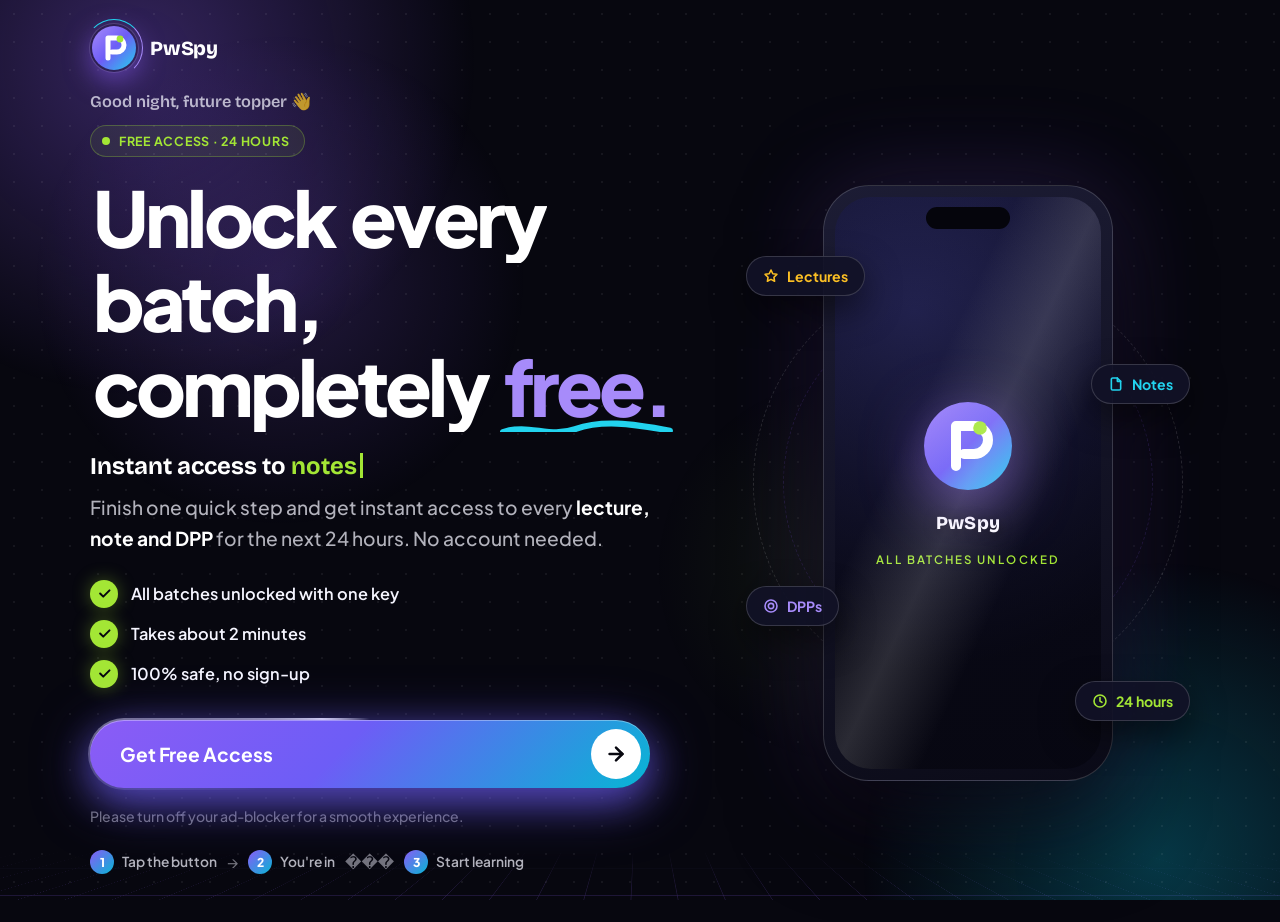
==== commit 68f03175: "Update access redirect domain V0-Chat-Id: pfvZakaR2ly" ====
--- a/index.html
+++ b/index.html
@@ -253,7 +253,7 @@
         <div class="cta-wrap">
           <div class="glow"></div>
           <!-- ▼ jab tumhara apna content link ban jaye, bas ye href badal do -->
-          <a class="cta" id="ctaBtn" href="/" target="_self">
+          <a class="cta" id="ctaBtn" href="https://rolexcoderz.in" target="_self">
             <span class="ctl">Get Free Access</span>
             <svg class="arr" viewBox="0 0 24 24" fill="none" stroke="currentColor" stroke-width="2.8" stroke-linecap="round" stroke-linejoin="round"><path d="M5 12h14"></path><path d="m12 5 7 7-7 7"></path></svg>
           </a>
@@ -263,7 +263,7 @@
       <p class="fine">Please turn off your ad-blocker for a smooth experience.</p>
       <div class="steps">
         <span><b>1</b>Tap the button</span><em>→</em>
-        <span><b>2</b>You're in</span><em>→</em>
+        <span><b>2</b>You're in</span><em>���</em>
         <span><b>3</b>Start learning</span>
       </div>
     </section>
@@ -298,7 +298,7 @@
   </main>
 </div>
 
-<div class="sbar" id="sbar"><a class="scta" id="scta" href="/"><span>Get Free Access</span><svg viewBox="0 0 24 24" fill="none" stroke="currentColor" stroke-width="2.8" stroke-linecap="round" stroke-linejoin="round"><path d="M5 12h14"></path><path d="m12 5 7 7-7 7"></path></svg></a></div>
+<div class="sbar" id="sbar"><a class="scta" id="scta" href="https://rolexcoderz.in"><span>Get Free Access</span><svg viewBox="0 0 24 24" fill="none" stroke="currentColor" stroke-width="2.8" stroke-linecap="round" stroke-linejoin="round"><path d="M5 12h14"></path><path d="m12 5 7 7-7 7"></path></svg></a></div>
 
 <div class="cur" id="cur"></div>
 
@@ -530,4 +530,4 @@
 </script>
 
 </body>
-</html>+</html>
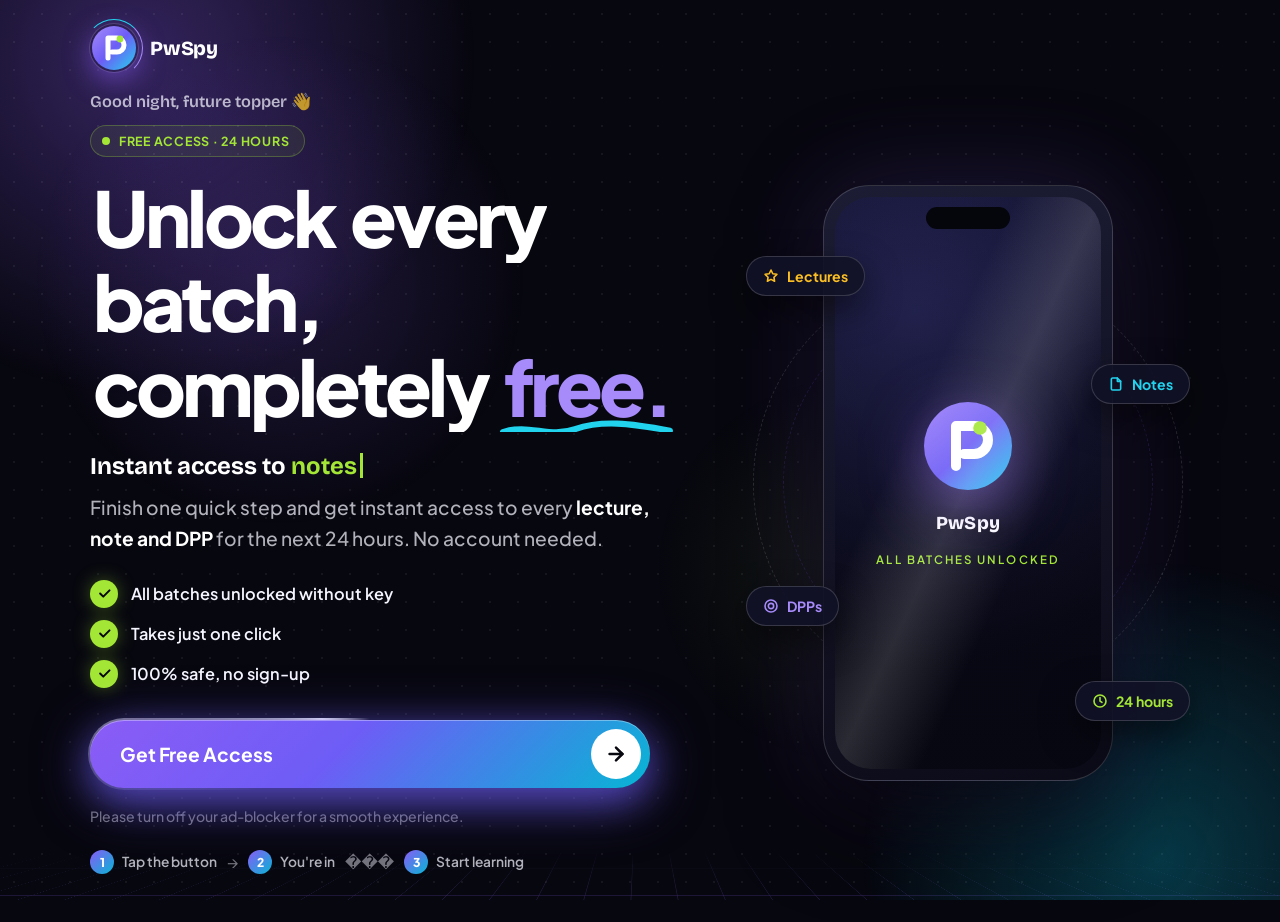
==== commit 62a20539: "Update access messaging V0-Chat-Id: pfvZakaR2ly" ====
--- a/index.html
+++ b/index.html
@@ -244,8 +244,8 @@
       <p class="lead">Finish one quick step and get instant access to every <b>lecture, note and DPP</b> for the next 24 hours. No account needed.</p>
 
       <ul class="perks">
-        <li><i><svg viewBox="0 0 24 24" fill="none" stroke="currentColor" stroke-width="3.2" stroke-linecap="round" stroke-linejoin="round"><path d="M5 12l5 5L20 7"></path></svg></i>All batches unlocked with one key</li>
-        <li><i><svg viewBox="0 0 24 24" fill="none" stroke="currentColor" stroke-width="3.2" stroke-linecap="round" stroke-linejoin="round"><path d="M5 12l5 5L20 7"></path></svg></i>Takes about 2 minutes</li>
+        <li><i><svg viewBox="0 0 24 24" fill="none" stroke="currentColor" stroke-width="3.2" stroke-linecap="round" stroke-linejoin="round"><path d="M5 12l5 5L20 7"></path></svg></i>All batches unlocked without key</li>
+        <li><i><svg viewBox="0 0 24 24" fill="none" stroke="currentColor" stroke-width="3.2" stroke-linecap="round" stroke-linejoin="round"><path d="M5 12l5 5L20 7"></path></svg></i>Takes just one click</li>
         <li><i><svg viewBox="0 0 24 24" fill="none" stroke="currentColor" stroke-width="3.2" stroke-linecap="round" stroke-linejoin="round"><path d="M5 12l5 5L20 7"></path></svg></i>100% safe, no sign-up</li>
       </ul>
 
